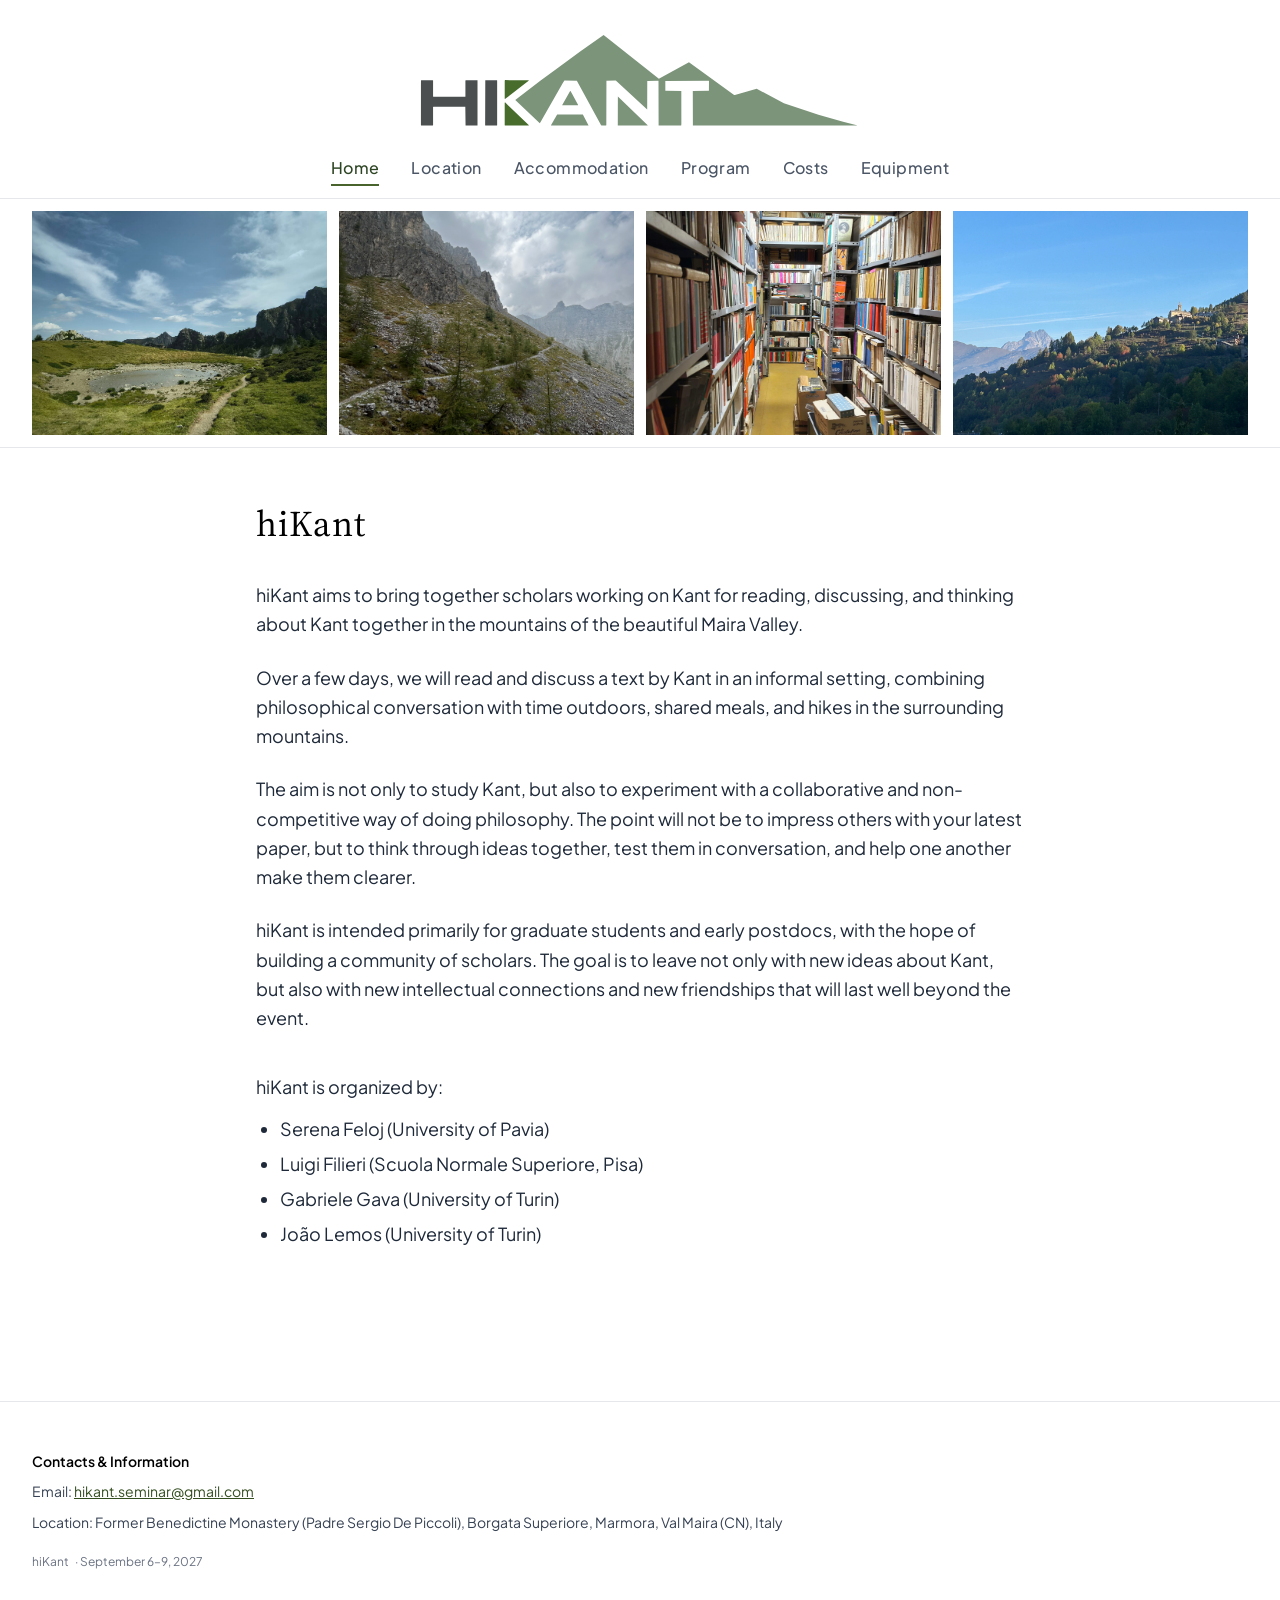
==== docs/index.html @ 538a4928 "Update Hikant website: Accommodation, hiKant branding, organizers, clean layout" ====
<!doctype html>
<html lang="en">
  <head>
    <meta charset="UTF-8" />
    <meta name="viewport" content="width=device-width, initial-scale=1.0" />
    <title>hiKant - Philosophical Retreat in the Alps</title>
    <meta name="description" content="A 4-day collaborative philosophical retreat in Val Maira (Piedmont Alps) dedicated to reading Kant in an informal, communal mountain setting." />
    <meta property="og:title" content="hiKant - Philosophical Retreat in the Alps" />
    <meta property="og:description" content="A 4-day collaborative philosophical retreat in Val Maira (Piedmont Alps) dedicated to reading Kant in an informal, communal mountain setting." />
    <meta property="og:type" content="website" />
    <meta name="twitter:card" content="summary_large_image" />
    <link rel="icon" type="image/svg+xml" href="./HIKANT_vettoriale.svg" />
    <link rel="preconnect" href="https://fonts.googleapis.com">
    <link rel="preconnect" href="https://fonts.gstatic.com" crossorigin>
    <link href="https://fonts.googleapis.com/css2?family=Plus+Jakarta+Sans:ital,wght@0,300..700;1,300..700&family=Source+Serif+4:ital,opsz,wght@0,8..60,300..700;1,8..60,300..700&display=swap" rel="stylesheet">
    <script type="module" crossorigin src="./assets/index-zNwX9JtG.js"></script>
    <link rel="stylesheet" crossorigin href="./assets/index-DLdGaHg_.css">
  </head>
  <body class="bg-white text-gray-900 antialiased selection:bg-[#D7E3D8] selection:text-black">
    <div id="root"></div>
  </body>
</html>
---- docs/assets/index-DLdGaHg_.css ----
/*! tailwindcss v4.3.3 | MIT License | https://tailwindcss.com */
@layer properties{@supports (((-webkit-hyphens:none)) and (not (margin-trim:inline))) or ((-moz-orient:inline) and (not (color:rgb(from red r g b)))){*,:before,:after,::backdrop{--tw-translate-x:0;--tw-translate-y:0;--tw-translate-z:0;--tw-rotate-x:initial;--tw-rotate-y:initial;--tw-rotate-z:initial;--tw-skew-x:initial;--tw-skew-y:initial;--tw-space-y-reverse:0;--tw-space-x-reverse:0;--tw-border-style:solid;--tw-leading:initial;--tw-font-weight:initial;--tw-tracking:initial;--tw-shadow:0 0 #0000;--tw-shadow-color:initial;--tw-shadow-alpha:100%;--tw-inset-shadow:0 0 #0000;--tw-inset-shadow-color:initial;--tw-inset-shadow-alpha:100%;--tw-ring-color:initial;--tw-ring-shadow:0 0 #0000;--tw-inset-ring-color:initial;--tw-inset-ring-shadow:0 0 #0000;--tw-ring-inset:initial;--tw-ring-offset-width:0px;--tw-ring-offset-color:#fff;--tw-ring-offset-shadow:0 0 #0000;--tw-blur:initial;--tw-brightness:initial;--tw-contrast:initial;--tw-grayscale:initial;--tw-hue-rotate:initial;--tw-invert:initial;--tw-opacity:initial;--tw-saturate:initial;--tw-sepia:initial;--tw-drop-shadow:initial;--tw-drop-shadow-color:initial;--tw-drop-shadow-alpha:100%;--tw-drop-shadow-size:initial;--tw-backdrop-blur:initial;--tw-backdrop-brightness:initial;--tw-backdrop-contrast:initial;--tw-backdrop-grayscale:initial;--tw-backdrop-hue-rotate:initial;--tw-backdrop-invert:initial;--tw-backdrop-opacity:initial;--tw-backdrop-saturate:initial;--tw-backdrop-sepia:initial;--tw-duration:initial;--tw-ease:initial;--tw-scale-x:1;--tw-scale-y:1;--tw-scale-z:1}}}@layer theme{:root,:host{--font-sans:-apple-system, BlinkMacSystemFont, "Segoe UI", Roboto, "Helvetica Neue", "Noto Sans", Arial, sans-serif, "Apple Color Emoji", "Segoe UI Emoji", "Segoe UI Symbol", "Noto Color Emoji";--font-serif:ui-serif, Georgia, Cambria, "Times New Roman", Times, serif;--font-mono:ui-monospace, SFMono-Regular, Menlo, Monaco, Consolas, "Liberation Mono", "Courier New", monospace;--color-red-700:oklch(50.5% .213 27.518);--color-gray-50:oklch(98.5% .002 247.839);--color-gray-100:oklch(96.7% .003 264.542);--color-gray-200:oklch(92.8% .006 264.531);--color-gray-300:oklch(87.2% .01 258.338);--color-gray-500:oklch(55.1% .027 264.364);--color-gray-600:oklch(44.6% .03 256.802);--color-gray-700:oklch(37.3% .034 259.733);--color-gray-800:oklch(27.8% .033 256.848);--color-gray-900:oklch(21% .034 264.665);--color-black:#000;--color-white:#fff;--spacing:.25rem;--container-2xl:42rem;--container-3xl:48rem;--container-4xl:56rem;--container-5xl:64rem;--container-7xl:80rem;--text-xs:.75rem;--text-xs--line-height:calc(1 / .75);--text-sm:.875rem;--text-sm--line-height:calc(1.25 / .875);--text-base:1rem;--text-base--line-height:calc(1.5 / 1);--text-lg:1.125rem;--text-lg--line-height:calc(1.75 / 1.125);--text-2xl:1.5rem;--text-2xl--line-height:calc(2 / 1.5);--text-3xl:1.875rem;--text-3xl--line-height:calc(2.25 / 1.875);--text-4xl:2.25rem;--text-4xl--line-height:calc(2.5 / 2.25);--font-weight-normal:400;--font-weight-medium:500;--font-weight-semibold:600;--tracking-tight:-.025em;--tracking-wide:.025em;--tracking-wider:.05em;--leading-relaxed:1.625;--ease-out:cubic-bezier(0, 0, .2, 1);--blur-xs:4px;--default-transition-duration:.15s;--default-transition-timing-function:cubic-bezier(.4, 0, .2, 1);--default-font-family:var(--font-sans);--default-mono-font-family:var(--font-mono)}}@layer base{*,:after,:before,::backdrop{box-sizing:border-box;border:0 solid;margin:0;padding:0}::file-selector-button{box-sizing:border-box;border:0 solid;margin:0;padding:0}html,:host{-webkit-text-size-adjust:100%;tab-size:4;line-height:1.5;font-family:var(--default-font-family,-apple-system, BlinkMacSystemFont, "Segoe UI", Roboto, "Helvetica Neue", "Noto Sans", Arial, sans-serif, "Apple Color Emoji", "Segoe UI Emoji", "Segoe UI Symbol", "Noto Color Emoji");font-feature-settings:var(--default-font-feature-settings,normal);font-variation-settings:var(--default-font-variation-settings,normal);-webkit-tap-highlight-color:transparent}hr{height:0;color:inherit;border-top-width:1px}abbr:where([title]){-webkit-text-decoration:underline dotted;text-decoration:underline dotted}h1,h2,h3,h4,h5,h6{font-size:inherit;font-weight:inherit}a{color:inherit;-webkit-text-decoration:inherit;-webkit-text-decoration:inherit;-webkit-text-decoration:inherit;-webkit-text-decoration:inherit;text-decoration:inherit}b,strong{font-weight:bolder}code,kbd,samp,pre{font-family:var(--default-mono-font-family,ui-monospace, SFMono-Regular, Menlo, Monaco, Consolas, "Liberation Mono", "Courier New", monospace);font-feature-settings:var(--default-mono-font-feature-settings,normal);font-variation-settings:var(--default-mono-font-variation-settings,normal);font-size:1em}small{font-size:80%}sub,sup{vertical-align:baseline;font-size:75%;line-height:0;position:relative}sub{bottom:-.25em}sup{top:-.5em}table{text-indent:0;border-color:inherit;border-collapse:collapse}:-moz-focusring:where(:not(iframe)){outline:auto}progress{vertical-align:baseline}summary{display:list-item}ol,ul,menu{list-style:none}img,svg,video,canvas,audio,iframe,embed,object{vertical-align:middle;display:block}img,video{max-width:100%;height:auto}button,input,select,optgroup,textarea{font:inherit;font-feature-settings:inherit;font-variation-settings:inherit;letter-spacing:inherit;color:inherit;opacity:1;background-color:#0000;border-radius:0}::file-selector-button{font:inherit;font-feature-settings:inherit;font-variation-settings:inherit;letter-spacing:inherit;color:inherit;opacity:1;background-color:#0000;border-radius:0}:where(select:is([multiple],[size])) optgroup{font-weight:bolder}:where(select:is([multiple],[size])) optgroup option{padding-inline-start:20px}::file-selector-button{margin-inline-end:4px}::placeholder{opacity:1}@supports (not ((-webkit-appearance:-apple-pay-button))) or (contain-intrinsic-size:1px){::placeholder{color:currentColor}@supports (color:color-mix(in lab, red, red)){::placeholder{color:color-mix(in oklab, currentcolor 50%, transparent)}}}textarea{resize:vertical}::-webkit-search-decoration{-webkit-appearance:none}::-webkit-date-and-time-value{min-height:1lh;text-align:inherit}::-webkit-datetime-edit{display:inline-flex}::-webkit-datetime-edit-fields-wrapper{padding:0}::-webkit-datetime-edit{padding-block:0}::-webkit-datetime-edit-year-field{padding-block:0}::-webkit-datetime-edit-month-field{padding-block:0}::-webkit-datetime-edit-day-field{padding-block:0}::-webkit-datetime-edit-hour-field{padding-block:0}::-webkit-datetime-edit-minute-field{padding-block:0}::-webkit-datetime-edit-second-field{padding-block:0}::-webkit-datetime-edit-millisecond-field{padding-block:0}::-webkit-datetime-edit-meridiem-field{padding-block:0}::-webkit-calendar-picker-indicator{line-height:1}:-moz-ui-invalid{box-shadow:none}button,input:where([type=button],[type=reset],[type=submit]){appearance:button}::file-selector-button{appearance:button}::-webkit-inner-spin-button{height:auto}::-webkit-outer-spin-button{height:auto}[hidden]:where(:not([hidden=until-found])){display:none!important}:root{--font-sans:"Plus Jakarta Sans", system-ui, -apple-system, BlinkMacSystemFont, "Segoe UI", Roboto, sans-serif;--font-serif:"Source Serif 4", Georgia, Cambria, "Times New Roman", Times, serif;--color-sage:#6e8c73;--color-forest:#466336;--color-charcoal:#333c48;--color-canvas:#fff}html{font-family:var(--font-sans);scroll-behavior:smooth;color:#1a241c;background-color:#fff}.font-serif{font-family:var(--font-serif)}.font-sans{font-family:var(--font-sans)}}@layer components;@layer utilities{.pointer-events-none{pointer-events:none}.visible{visibility:visible}.absolute{position:absolute}.fixed{position:fixed}.relative{position:relative}.static{position:static}.sticky{position:sticky}.inset-0{inset:0}.top-0{top:0}.top-1\/2{top:50%}.right-0{right:0}.right-2{right:calc(var(--spacing) * 2)}.left-0{left:0}.left-2{left:calc(var(--spacing) * 2)}.z-40{z-index:40}.z-50{z-index:50}.container{width:100%}@media (width>=40rem){.container{max-width:40rem}}@media (width>=48rem){.container{max-width:48rem}}@media (width>=64rem){.container{max-width:64rem}}@media (width>=80rem){.container{max-width:80rem}}@media (width>=96rem){.container{max-width:96rem}}.mx-auto{margin-inline:auto}.my-8{margin-block:calc(var(--spacing) * 8)}.mt-1{margin-top:var(--spacing)}.mt-16{margin-top:calc(var(--spacing) * 16)}.block{display:block}.contents{display:contents}.flex{display:flex}.grid{display:grid}.hidden{display:none}.inline-flex{display:inline-flex}.h-4{height:calc(var(--spacing) * 4)}.h-6{height:calc(var(--spacing) * 6)}.h-10{height:calc(var(--spacing) * 10)}.h-24{height:calc(var(--spacing) * 24)}.h-80{height:calc(var(--spacing) * 80)}.h-auto{height:auto}.h-full{height:100%}.max-h-\[75vh\]{max-height:75vh}.max-h-\[90vh\]{max-height:90vh}.min-h-screen{min-height:100vh}.w-4{width:calc(var(--spacing) * 4)}.w-6{width:calc(var(--spacing) * 6)}.w-auto{width:auto}.w-full{width:100%}.max-w-2xl{max-width:var(--container-2xl)}.max-w-3xl{max-width:var(--container-3xl)}.max-w-4xl{max-width:var(--container-4xl)}.max-w-5xl{max-width:var(--container-5xl)}.max-w-7xl{max-width:var(--container-7xl)}.max-w-\[90vw\]{max-width:90vw}.max-w-full{max-width:100%}.flex-1{flex:1}.shrink-0{flex-shrink:0}.-translate-y-1\/2{--tw-translate-y:calc(calc(1 / 2 * 100%) * -1);translate:var(--tw-translate-x) var(--tw-translate-y)}.transform{transform:var(--tw-rotate-x,) var(--tw-rotate-y,) var(--tw-rotate-z,) var(--tw-skew-x,) var(--tw-skew-y,)}.cursor-grab{cursor:grab}.cursor-pointer{cursor:pointer}.cursor-zoom-in{cursor:zoom-in}.list-disc{list-style-type:disc}.grid-cols-4{grid-template-columns:repeat(4,minmax(0,1fr))}.flex-col{flex-direction:column}.flex-wrap{flex-wrap:wrap}.items-baseline{align-items:baseline}.items-center{align-items:center}.justify-between{justify-content:space-between}.justify-center{justify-content:center}.justify-start{justify-content:flex-start}.gap-1{gap:var(--spacing)}.gap-1\.5{gap:calc(var(--spacing) * 1.5)}.gap-8{gap:calc(var(--spacing) * 8)}:where(.space-y-1\.5>:not(:last-child)){--tw-space-y-reverse:0;margin-block-start:calc(calc(var(--spacing) * 1.5) * var(--tw-space-y-reverse));margin-block-end:calc(calc(var(--spacing) * 1.5) * calc(1 - var(--tw-space-y-reverse)))}:where(.space-y-2>:not(:last-child)){--tw-space-y-reverse:0;margin-block-start:calc(calc(var(--spacing) * 2) * var(--tw-space-y-reverse));margin-block-end:calc(calc(var(--spacing) * 2) * calc(1 - var(--tw-space-y-reverse)))}:where(.space-y-3>:not(:last-child)){--tw-space-y-reverse:0;margin-block-start:calc(calc(var(--spacing) * 3) * var(--tw-space-y-reverse));margin-block-end:calc(calc(var(--spacing) * 3) * calc(1 - var(--tw-space-y-reverse)))}:where(.space-y-4>:not(:last-child)){--tw-space-y-reverse:0;margin-block-start:calc(calc(var(--spacing) * 4) * var(--tw-space-y-reverse));margin-block-end:calc(calc(var(--spacing) * 4) * calc(1 - var(--tw-space-y-reverse)))}:where(.space-y-6>:not(:last-child)){--tw-space-y-reverse:0;margin-block-start:calc(calc(var(--spacing) * 6) * var(--tw-space-y-reverse));margin-block-end:calc(calc(var(--spacing) * 6) * calc(1 - var(--tw-space-y-reverse)))}:where(.space-y-8>:not(:last-child)){--tw-space-y-reverse:0;margin-block-start:calc(calc(var(--spacing) * 8) * var(--tw-space-y-reverse));margin-block-end:calc(calc(var(--spacing) * 8) * calc(1 - var(--tw-space-y-reverse)))}:where(.space-x-6>:not(:last-child)){--tw-space-x-reverse:0;margin-inline-start:calc(calc(var(--spacing) * 6) * var(--tw-space-x-reverse));margin-inline-end:calc(calc(var(--spacing) * 6) * calc(1 - var(--tw-space-x-reverse)))}.self-start{align-self:flex-start}.overflow-hidden{overflow:hidden}.overflow-x-auto{overflow-x:auto}.rounded{border-radius:.25rem}.rounded-full{border-radius:2147483647px}.border{border-style:var(--tw-border-style);border-width:1px}.border-y{border-block-style:var(--tw-border-style);border-block-width:1px}.border-t{border-top-style:var(--tw-border-style);border-top-width:1px}.border-b{border-bottom-style:var(--tw-border-style);border-bottom-width:1px}.border-b-2{border-bottom-style:var(--tw-border-style);border-bottom-width:2px}.border-\[\#48632C\]{border-color:#48632c}.border-\[\#446132\]\/30{border-color:oklab(45.7282% -.055698 .0567122/.3)}.border-gray-200{border-color:var(--color-gray-200)}.border-gray-300{border-color:var(--color-gray-300)}.border-transparent{border-color:#0000}.bg-\[\#446132\]\/10{background-color:oklab(45.7282% -.055698 .0567122/.1)}.bg-black\/0{background-color:#0000}@supports (color:color-mix(in lab, red, red)){.bg-black\/0{background-color:color-mix(in oklab, var(--color-black) 0%, transparent)}}.bg-black\/40{background-color:#0006}@supports (color:color-mix(in lab, red, red)){.bg-black\/40{background-color:color-mix(in oklab, var(--color-black) 40%, transparent)}}.bg-black\/50{background-color:#00000080}@supports (color:color-mix(in lab, red, red)){.bg-black\/50{background-color:color-mix(in oklab, var(--color-black) 50%, transparent)}}.bg-black\/60{background-color:#0009}@supports (color:color-mix(in lab, red, red)){.bg-black\/60{background-color:color-mix(in oklab, var(--color-black) 60%, transparent)}}.bg-black\/85{background-color:#000000d9}@supports (color:color-mix(in lab, red, red)){.bg-black\/85{background-color:color-mix(in oklab, var(--color-black) 85%, transparent)}}.bg-gray-50\/80{background-color:#f9fafbcc}@supports (color:color-mix(in lab, red, red)){.bg-gray-50\/80{background-color:color-mix(in oklab, var(--color-gray-50) 80%, transparent)}}.bg-gray-100{background-color:var(--color-gray-100)}.bg-white{background-color:var(--color-white)}.bg-white\/90{background-color:#ffffffe6}@supports (color:color-mix(in lab, red, red)){.bg-white\/90{background-color:color-mix(in oklab, var(--color-white) 90%, transparent)}}.object-contain{object-fit:contain}.object-cover{object-fit:cover}.object-center{object-position:center}.p-1{padding:var(--spacing)}.p-2{padding:calc(var(--spacing) * 2)}.p-4{padding:calc(var(--spacing) * 4)}.px-1{padding-inline:var(--spacing)}.px-4{padding-inline:calc(var(--spacing) * 4)}.py-3{padding-block:calc(var(--spacing) * 3)}.py-6{padding-block:calc(var(--spacing) * 6)}.py-10{padding-block:calc(var(--spacing) * 10)}.pt-2{padding-top:calc(var(--spacing) * 2)}.pt-3{padding-top:calc(var(--spacing) * 3)}.pt-4{padding-top:calc(var(--spacing) * 4)}.pt-8{padding-top:calc(var(--spacing) * 8)}.pb-1{padding-bottom:var(--spacing)}.pb-2{padding-bottom:calc(var(--spacing) * 2)}.pb-3{padding-bottom:calc(var(--spacing) * 3)}.pb-4{padding-bottom:calc(var(--spacing) * 4)}.pl-6{padding-left:calc(var(--spacing) * 6)}.text-center{text-align:center}.font-sans{font-family:var(--font-sans)}.font-serif{font-family:var(--font-serif)}.text-2xl{font-size:var(--text-2xl);line-height:var(--tw-leading,var(--text-2xl--line-height))}.text-3xl{font-size:var(--text-3xl);line-height:var(--tw-leading,var(--text-3xl--line-height))}.text-base{font-size:var(--text-base);line-height:var(--tw-leading,var(--text-base--line-height))}.text-sm{font-size:var(--text-sm);line-height:var(--tw-leading,var(--text-sm--line-height))}.text-xs{font-size:var(--text-xs);line-height:var(--tw-leading,var(--text-xs--line-height))}.leading-relaxed{--tw-leading:var(--leading-relaxed);line-height:var(--leading-relaxed)}.font-medium{--tw-font-weight:var(--font-weight-medium);font-weight:var(--font-weight-medium)}.font-normal{--tw-font-weight:var(--font-weight-normal);font-weight:var(--font-weight-normal)}.font-semibold{--tw-font-weight:var(--font-weight-semibold);font-weight:var(--font-weight-semibold)}.tracking-tight{--tw-tracking:var(--tracking-tight);letter-spacing:var(--tracking-tight)}.tracking-wide{--tw-tracking:var(--tracking-wide);letter-spacing:var(--tracking-wide)}.tracking-wider{--tw-tracking:var(--tracking-wider);letter-spacing:var(--tracking-wider)}.text-\[\#2D4523\]{color:#2d4523}.text-\[\#3E4244\]{color:#3e4244}.text-\[\#344E20\]{color:#344e20}.text-\[\#718C73\]{color:#718c73}.text-\[\#48632C\]{color:#48632c}.text-black{color:var(--color-black)}.text-gray-500{color:var(--color-gray-500)}.text-gray-600{color:var(--color-gray-600)}.text-gray-700{color:var(--color-gray-700)}.text-gray-800{color:var(--color-gray-800)}.text-gray-900{color:var(--color-gray-900)}.text-red-700{color:var(--color-red-700)}.text-white{color:var(--color-white)}.text-white\/70{color:#ffffffb3}@supports (color:color-mix(in lab, red, red)){.text-white\/70{color:color-mix(in oklab, var(--color-white) 70%, transparent)}}.text-white\/80{color:#fffc}@supports (color:color-mix(in lab, red, red)){.text-white\/80{color:color-mix(in oklab, var(--color-white) 80%, transparent)}}.text-white\/90{color:#ffffffe6}@supports (color:color-mix(in lab, red, red)){.text-white\/90{color:color-mix(in oklab, var(--color-white) 90%, transparent)}}.uppercase{text-transform:uppercase}.underline{text-decoration-line:underline}.antialiased{-webkit-font-smoothing:antialiased;-moz-osx-font-smoothing:grayscale}.opacity-0{opacity:0}.opacity-70{opacity:.7}.shadow-2xl{--tw-shadow:0 25px 50px -12px var(--tw-shadow-color,#00000040);box-shadow:var(--tw-inset-shadow), var(--tw-inset-ring-shadow), var(--tw-ring-offset-shadow), var(--tw-ring-shadow), var(--tw-shadow)}.shadow-xs{--tw-shadow:0 1px 2px 0 var(--tw-shadow-color,#0000000d);box-shadow:var(--tw-inset-shadow), var(--tw-inset-ring-shadow), var(--tw-ring-offset-shadow), var(--tw-ring-shadow), var(--tw-shadow)}.filter{filter:var(--tw-blur,) var(--tw-brightness,) var(--tw-contrast,) var(--tw-grayscale,) var(--tw-hue-rotate,) var(--tw-invert,) var(--tw-saturate,) var(--tw-sepia,) var(--tw-drop-shadow,)}.backdrop-blur-xs{--tw-backdrop-blur:blur(var(--blur-xs));-webkit-backdrop-filter:var(--tw-backdrop-blur,) var(--tw-backdrop-brightness,) var(--tw-backdrop-contrast,) var(--tw-backdrop-grayscale,) var(--tw-backdrop-hue-rotate,) var(--tw-backdrop-invert,) var(--tw-backdrop-opacity,) var(--tw-backdrop-saturate,) var(--tw-backdrop-sepia,);backdrop-filter:var(--tw-backdrop-blur,) var(--tw-backdrop-brightness,) var(--tw-backdrop-contrast,) var(--tw-backdrop-grayscale,) var(--tw-backdrop-hue-rotate,) var(--tw-backdrop-invert,) var(--tw-backdrop-opacity,) var(--tw-backdrop-saturate,) var(--tw-backdrop-sepia,)}.transition{transition-property:color,background-color,border-color,outline-color,text-decoration-color,fill,stroke,--tw-gradient-from,--tw-gradient-via,--tw-gradient-to,opacity,box-shadow,transform,translate,scale,rotate,filter,-webkit-backdrop-filter,backdrop-filter,display,content-visibility,overlay,pointer-events;transition-timing-function:var(--tw-ease,var(--default-transition-timing-function));transition-duration:var(--tw-duration,var(--default-transition-duration))}.transition-all{transition-property:all;transition-timing-function:var(--tw-ease,var(--default-transition-timing-function));transition-duration:var(--tw-duration,var(--default-transition-duration))}.transition-colors{transition-property:color,background-color,border-color,outline-color,text-decoration-color,fill,stroke,--tw-gradient-from,--tw-gradient-via,--tw-gradient-to;transition-timing-function:var(--tw-ease,var(--default-transition-timing-function));transition-duration:var(--tw-duration,var(--default-transition-duration))}.transition-opacity{transition-property:opacity;transition-timing-function:var(--tw-ease,var(--default-transition-timing-function));transition-duration:var(--tw-duration,var(--default-transition-duration))}.transition-transform{transition-property:transform,translate,scale,rotate;transition-timing-function:var(--tw-ease,var(--default-transition-timing-function));transition-duration:var(--tw-duration,var(--default-transition-duration))}.duration-75{--tw-duration:75ms;transition-duration:75ms}.duration-200{--tw-duration:.2s;transition-duration:.2s}.duration-300{--tw-duration:.3s;transition-duration:.3s}.ease-out{--tw-ease:var(--ease-out);transition-timing-function:var(--ease-out)}.select-none{-webkit-user-select:none;user-select:none}@media (hover:hover){.group-hover\:scale-110:is(:where(.group):hover *){--tw-scale-x:110%;--tw-scale-y:110%;--tw-scale-z:110%;scale:var(--tw-scale-x) var(--tw-scale-y)}.group-hover\:bg-black\/20:is(:where(.group):hover *){background-color:#0003}@supports (color:color-mix(in lab, red, red)){.group-hover\:bg-black\/20:is(:where(.group):hover *){background-color:color-mix(in oklab, var(--color-black) 20%, transparent)}}.group-hover\:opacity-100:is(:where(.group):hover *){opacity:1}}.selection\:bg-\[\#D7E3D8\] ::selection{background-color:#d7e3d8}.selection\:bg-\[\#D7E3D8\]::selection{background-color:#d7e3d8}.selection\:text-black ::selection{color:var(--color-black)}.selection\:text-black::selection{color:var(--color-black)}@media (hover:hover){.hover\:bg-black\/80:hover{background-color:#000c}@supports (color:color-mix(in lab, red, red)){.hover\:bg-black\/80:hover{background-color:color-mix(in oklab, var(--color-black) 80%, transparent)}}.hover\:bg-white\/10:hover{background-color:#ffffff1a}@supports (color:color-mix(in lab, red, red)){.hover\:bg-white\/10:hover{background-color:color-mix(in oklab, var(--color-white) 10%, transparent)}}.hover\:text-black:hover{color:var(--color-black)}.hover\:text-white:hover{color:var(--color-white)}.hover\:opacity-90:hover{opacity:.9}}.focus\:outline-none:focus{--tw-outline-style:none;outline-style:none}.active\:cursor-grabbing:active{cursor:grabbing}@media (width>=40rem){.sm\:mt-24{margin-top:calc(var(--spacing) * 24)}.sm\:h-36{height:calc(var(--spacing) * 36)}.sm\:h-96{height:calc(var(--spacing) * 96)}.sm\:max-w-2xl{max-width:var(--container-2xl)}.sm\:flex-row{flex-direction:row}.sm\:items-baseline{align-items:baseline}.sm\:justify-between{justify-content:space-between}.sm\:justify-center{justify-content:center}.sm\:justify-start{justify-content:flex-start}.sm\:gap-2{gap:calc(var(--spacing) * 2)}.sm\:gap-12{gap:calc(var(--spacing) * 12)}:where(.sm\:space-x-8>:not(:last-child)){--tw-space-x-reverse:0;margin-inline-start:calc(calc(var(--spacing) * 8) * var(--tw-space-x-reverse));margin-inline-end:calc(calc(var(--spacing) * 8) * calc(1 - var(--tw-space-x-reverse)))}.sm\:self-auto{align-self:auto}.sm\:p-6{padding:calc(var(--spacing) * 6)}.sm\:px-6{padding-inline:calc(var(--spacing) * 6)}.sm\:py-8{padding-block:calc(var(--spacing) * 8)}.sm\:py-12{padding-block:calc(var(--spacing) * 12)}.sm\:py-14{padding-block:calc(var(--spacing) * 14)}.sm\:text-left{text-align:left}.sm\:text-4xl{font-size:var(--text-4xl);line-height:var(--tw-leading,var(--text-4xl--line-height))}.sm\:text-base{font-size:var(--text-base);line-height:var(--tw-leading,var(--text-base--line-height))}.sm\:text-lg{font-size:var(--text-lg);line-height:var(--tw-leading,var(--text-lg--line-height))}}@media (width>=48rem){.md\:h-48{height:calc(var(--spacing) * 48)}.md\:h-\[480px\]{height:480px}.md\:gap-3{gap:calc(var(--spacing) * 3)}}@media (width>=64rem){.lg\:h-56{height:calc(var(--spacing) * 56)}.lg\:px-8{padding-inline:calc(var(--spacing) * 8)}}}:focus-visible{outline-offset:3px;outline:2px solid #466336}@media print{header,nav,footer,.no-print{display:none!important}body{color:#000!important;background:#fff!important}.print-area{width:100%!important;margin:0!important;padding:0!important;display:block!important}}@property --tw-translate-x{syntax:"*";inherits:false;initial-value:0}@property --tw-translate-y{syntax:"*";inherits:false;initial-value:0}@property --tw-translate-z{syntax:"*";inherits:false;initial-value:0}@property --tw-rotate-x{syntax:"*";inherits:false}@property --tw-rotate-y{syntax:"*";inherits:false}@property --tw-rotate-z{syntax:"*";inherits:false}@property --tw-skew-x{syntax:"*";inherits:false}@property --tw-skew-y{syntax:"*";inherits:false}@property --tw-space-y-reverse{syntax:"*";inherits:false;initial-value:0}@property --tw-space-x-reverse{syntax:"*";inherits:false;initial-value:0}@property --tw-border-style{syntax:"*";inherits:false;initial-value:solid}@property --tw-leading{syntax:"*";inherits:false}@property --tw-font-weight{syntax:"*";inherits:false}@property --tw-tracking{syntax:"*";inherits:false}@property --tw-shadow{syntax:"*";inherits:false;initial-value:0 0 #0000}@property --tw-shadow-color{syntax:"*";inherits:false}@property --tw-shadow-alpha{syntax:"<percentage>";inherits:false;initial-value:100%}@property --tw-inset-shadow{syntax:"*";inherits:false;initial-value:0 0 #0000}@property --tw-inset-shadow-color{syntax:"*";inherits:false}@property --tw-inset-shadow-alpha{syntax:"<percentage>";inherits:false;initial-value:100%}@property --tw-ring-color{syntax:"*";inherits:false}@property --tw-ring-shadow{syntax:"*";inherits:false;initial-value:0 0 #0000}@property --tw-inset-ring-color{syntax:"*";inherits:false}@property --tw-inset-ring-shadow{syntax:"*";inherits:false;initial-value:0 0 #0000}@property --tw-ring-inset{syntax:"*";inherits:false}@property --tw-ring-offset-width{syntax:"<length>";inherits:false;initial-value:0}@property --tw-ring-offset-color{syntax:"*";inherits:false;initial-value:#fff}@property --tw-ring-offset-shadow{syntax:"*";inherits:false;initial-value:0 0 #0000}@property --tw-blur{syntax:"*";inherits:false}@property --tw-brightness{syntax:"*";inherits:false}@property --tw-contrast{syntax:"*";inherits:false}@property --tw-grayscale{syntax:"*";inherits:false}@property --tw-hue-rotate{syntax:"*";inherits:false}@property --tw-invert{syntax:"*";inherits:false}@property --tw-opacity{syntax:"*";inherits:false}@property --tw-saturate{syntax:"*";inherits:false}@property --tw-sepia{syntax:"*";inherits:false}@property --tw-drop-shadow{syntax:"*";inherits:false}@property --tw-drop-shadow-color{syntax:"*";inherits:false}@property --tw-drop-shadow-alpha{syntax:"<percentage>";inherits:false;initial-value:100%}@property --tw-drop-shadow-size{syntax:"*";inherits:false}@property --tw-backdrop-blur{syntax:"*";inherits:false}@property --tw-backdrop-brightness{syntax:"*";inherits:false}@property --tw-backdrop-contrast{syntax:"*";inherits:false}@property --tw-backdrop-grayscale{syntax:"*";inherits:false}@property --tw-backdrop-hue-rotate{syntax:"*";inherits:false}@property --tw-backdrop-invert{syntax:"*";inherits:false}@property --tw-backdrop-opacity{syntax:"*";inherits:false}@property --tw-backdrop-saturate{syntax:"*";inherits:false}@property --tw-backdrop-sepia{syntax:"*";inherits:false}@property --tw-duration{syntax:"*";inherits:false}@property --tw-ease{syntax:"*";inherits:false}@property --tw-scale-x{syntax:"*";inherits:false;initial-value:1}@property --tw-scale-y{syntax:"*";inherits:false;initial-value:1}@property --tw-scale-z{syntax:"*";inherits:false;initial-value:1}
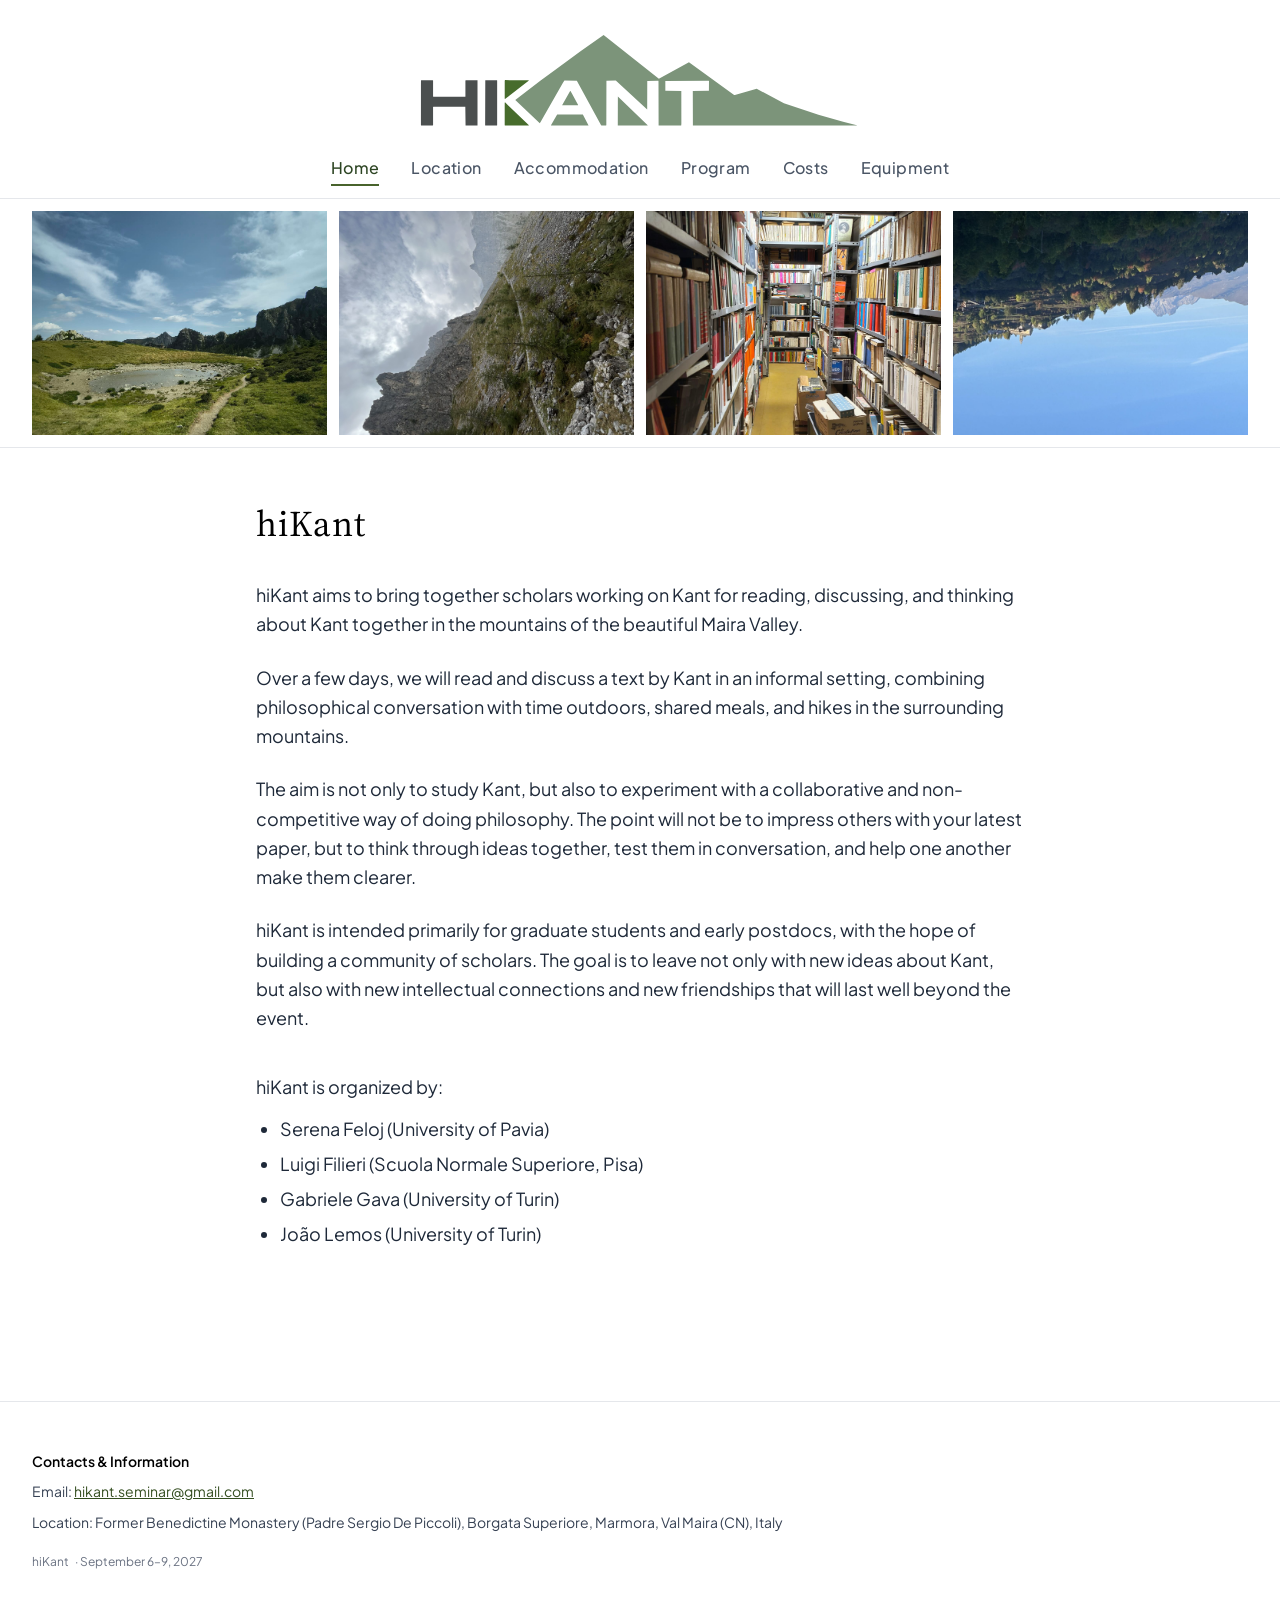
==== commit d5ea8a19: "Optimize all images: reduce file sizes by 85-90% for instant loading and add preloading" ====
--- a/docs/index.html
+++ b/docs/index.html
@@ -13,8 +13,8 @@
     <link rel="preconnect" href="https://fonts.googleapis.com">
     <link rel="preconnect" href="https://fonts.gstatic.com" crossorigin>
     <link href="https://fonts.googleapis.com/css2?family=Plus+Jakarta+Sans:ital,wght@0,300..700;1,300..700&family=Source+Serif+4:ital,opsz,wght@0,8..60,300..700;1,8..60,300..700&display=swap" rel="stylesheet">
-    <script type="module" crossorigin src="./assets/index-zNwX9JtG.js"></script>
-    <link rel="stylesheet" crossorigin href="./assets/index-DLdGaHg_.css">
+    <script type="module" crossorigin src="./assets/index-Dc7P4ARN.js"></script>
+    <link rel="stylesheet" crossorigin href="./assets/index-BZn0VbnH.css">
   </head>
   <body class="bg-white text-gray-900 antialiased selection:bg-[#D7E3D8] selection:text-black">
     <div id="root"></div>
--- a/docs/assets/index-BZn0VbnH.css
+++ b/docs/assets/index-BZn0VbnH.css
@@ -0,0 +1,2 @@
+/*! tailwindcss v4.3.3 | MIT License | https://tailwindcss.com */
+@layer properties{@supports (((-webkit-hyphens:none)) and (not (margin-trim:inline))) or ((-moz-orient:inline) and (not (color:rgb(from red r g b)))){*,:before,:after,::backdrop{--tw-translate-x:0;--tw-translate-y:0;--tw-translate-z:0;--tw-rotate-x:initial;--tw-rotate-y:initial;--tw-rotate-z:initial;--tw-skew-x:initial;--tw-skew-y:initial;--tw-space-y-reverse:0;--tw-space-x-reverse:0;--tw-border-style:solid;--tw-leading:initial;--tw-font-weight:initial;--tw-tracking:initial;--tw-shadow:0 0 #0000;--tw-shadow-color:initial;--tw-shadow-alpha:100%;--tw-inset-shadow:0 0 #0000;--tw-inset-shadow-color:initial;--tw-inset-shadow-alpha:100%;--tw-ring-color:initial;--tw-ring-shadow:0 0 #0000;--tw-inset-ring-color:initial;--tw-inset-ring-shadow:0 0 #0000;--tw-ring-inset:initial;--tw-ring-offset-width:0px;--tw-ring-offset-color:#fff;--tw-ring-offset-shadow:0 0 #0000;--tw-blur:initial;--tw-brightness:initial;--tw-contrast:initial;--tw-grayscale:initial;--tw-hue-rotate:initial;--tw-invert:initial;--tw-opacity:initial;--tw-saturate:initial;--tw-sepia:initial;--tw-drop-shadow:initial;--tw-drop-shadow-color:initial;--tw-drop-shadow-alpha:100%;--tw-drop-shadow-size:initial;--tw-backdrop-blur:initial;--tw-backdrop-brightness:initial;--tw-backdrop-contrast:initial;--tw-backdrop-grayscale:initial;--tw-backdrop-hue-rotate:initial;--tw-backdrop-invert:initial;--tw-backdrop-opacity:initial;--tw-backdrop-saturate:initial;--tw-backdrop-sepia:initial;--tw-duration:initial;--tw-ease:initial;--tw-scale-x:1;--tw-scale-y:1;--tw-scale-z:1}}}@layer theme{:root,:host{--font-sans:-apple-system, BlinkMacSystemFont, "Segoe UI", Roboto, "Helvetica Neue", "Noto Sans", Arial, sans-serif, "Apple Color Emoji", "Segoe UI Emoji", "Segoe UI Symbol", "Noto Color Emoji";--font-serif:ui-serif, Georgia, Cambria, "Times New Roman", Times, serif;--font-mono:ui-monospace, SFMono-Regular, Menlo, Monaco, Consolas, "Liberation Mono", "Courier New", monospace;--color-red-700:oklch(50.5% .213 27.518);--color-gray-50:oklch(98.5% .002 247.839);--color-gray-100:oklch(96.7% .003 264.542);--color-gray-200:oklch(92.8% .006 264.531);--color-gray-300:oklch(87.2% .01 258.338);--color-gray-500:oklch(55.1% .027 264.364);--color-gray-600:oklch(44.6% .03 256.802);--color-gray-700:oklch(37.3% .034 259.733);--color-gray-800:oklch(27.8% .033 256.848);--color-gray-900:oklch(21% .034 264.665);--color-black:#000;--color-white:#fff;--spacing:.25rem;--container-2xl:42rem;--container-3xl:48rem;--container-4xl:56rem;--container-5xl:64rem;--container-7xl:80rem;--text-xs:.75rem;--text-xs--line-height:calc(1 / .75);--text-sm:.875rem;--text-sm--line-height:calc(1.25 / .875);--text-base:1rem;--text-base--line-height:calc(1.5 / 1);--text-lg:1.125rem;--text-lg--line-height:calc(1.75 / 1.125);--text-2xl:1.5rem;--text-2xl--line-height:calc(2 / 1.5);--text-3xl:1.875rem;--text-3xl--line-height:calc(2.25 / 1.875);--text-4xl:2.25rem;--text-4xl--line-height:calc(2.5 / 2.25);--font-weight-normal:400;--font-weight-medium:500;--font-weight-semibold:600;--tracking-tight:-.025em;--tracking-wide:.025em;--tracking-wider:.05em;--leading-relaxed:1.625;--ease-out:cubic-bezier(0, 0, .2, 1);--blur-xs:4px;--default-transition-duration:.15s;--default-transition-timing-function:cubic-bezier(.4, 0, .2, 1);--default-font-family:var(--font-sans);--default-mono-font-family:var(--font-mono)}}@layer base{*,:after,:before,::backdrop{box-sizing:border-box;border:0 solid;margin:0;padding:0}::file-selector-button{box-sizing:border-box;border:0 solid;margin:0;padding:0}html,:host{-webkit-text-size-adjust:100%;tab-size:4;line-height:1.5;font-family:var(--default-font-family,-apple-system, BlinkMacSystemFont, "Segoe UI", Roboto, "Helvetica Neue", "Noto Sans", Arial, sans-serif, "Apple Color Emoji", "Segoe UI Emoji", "Segoe UI Symbol", "Noto Color Emoji");font-feature-settings:var(--default-font-feature-settings,normal);font-variation-settings:var(--default-font-variation-settings,normal);-webkit-tap-highlight-color:transparent}hr{height:0;color:inherit;border-top-width:1px}abbr:where([title]){-webkit-text-decoration:underline dotted;text-decoration:underline dotted}h1,h2,h3,h4,h5,h6{font-size:inherit;font-weight:inherit}a{color:inherit;-webkit-text-decoration:inherit;-webkit-text-decoration:inherit;-webkit-text-decoration:inherit;-webkit-text-decoration:inherit;text-decoration:inherit}b,strong{font-weight:bolder}code,kbd,samp,pre{font-family:var(--default-mono-font-family,ui-monospace, SFMono-Regular, Menlo, Monaco, Consolas, "Liberation Mono", "Courier New", monospace);font-feature-settings:var(--default-mono-font-feature-settings,normal);font-variation-settings:var(--default-mono-font-variation-settings,normal);font-size:1em}small{font-size:80%}sub,sup{vertical-align:baseline;font-size:75%;line-height:0;position:relative}sub{bottom:-.25em}sup{top:-.5em}table{text-indent:0;border-color:inherit;border-collapse:collapse}:-moz-focusring:where(:not(iframe)){outline:auto}progress{vertical-align:baseline}summary{display:list-item}ol,ul,menu{list-style:none}img,svg,video,canvas,audio,iframe,embed,object{vertical-align:middle;display:block}img,video{max-width:100%;height:auto}button,input,select,optgroup,textarea{font:inherit;font-feature-settings:inherit;font-variation-settings:inherit;letter-spacing:inherit;color:inherit;opacity:1;background-color:#0000;border-radius:0}::file-selector-button{font:inherit;font-feature-settings:inherit;font-variation-settings:inherit;letter-spacing:inherit;color:inherit;opacity:1;background-color:#0000;border-radius:0}:where(select:is([multiple],[size])) optgroup{font-weight:bolder}:where(select:is([multiple],[size])) optgroup option{padding-inline-start:20px}::file-selector-button{margin-inline-end:4px}::placeholder{opacity:1}@supports (not ((-webkit-appearance:-apple-pay-button))) or (contain-intrinsic-size:1px){::placeholder{color:currentColor}@supports (color:color-mix(in lab, red, red)){::placeholder{color:color-mix(in oklab, currentcolor 50%, transparent)}}}textarea{resize:vertical}::-webkit-search-decoration{-webkit-appearance:none}::-webkit-date-and-time-value{min-height:1lh;text-align:inherit}::-webkit-datetime-edit{display:inline-flex}::-webkit-datetime-edit-fields-wrapper{padding:0}::-webkit-datetime-edit{padding-block:0}::-webkit-datetime-edit-year-field{padding-block:0}::-webkit-datetime-edit-month-field{padding-block:0}::-webkit-datetime-edit-day-field{padding-block:0}::-webkit-datetime-edit-hour-field{padding-block:0}::-webkit-datetime-edit-minute-field{padding-block:0}::-webkit-datetime-edit-second-field{padding-block:0}::-webkit-datetime-edit-millisecond-field{padding-block:0}::-webkit-datetime-edit-meridiem-field{padding-block:0}::-webkit-calendar-picker-indicator{line-height:1}:-moz-ui-invalid{box-shadow:none}button,input:where([type=button],[type=reset],[type=submit]){appearance:button}::file-selector-button{appearance:button}::-webkit-inner-spin-button{height:auto}::-webkit-outer-spin-button{height:auto}[hidden]:where(:not([hidden=until-found])){display:none!important}:root{--font-sans:"Plus Jakarta Sans", system-ui, -apple-system, BlinkMacSystemFont, "Segoe UI", Roboto, sans-serif;--font-serif:"Source Serif 4", Georgia, Cambria, "Times New Roman", Times, serif;--color-sage:#6e8c73;--color-forest:#466336;--color-charcoal:#333c48;--color-canvas:#fff}html{font-family:var(--font-sans);scroll-behavior:smooth;color:#1a241c;background-color:#fff}.font-serif{font-family:var(--font-serif)}.font-sans{font-family:var(--font-sans)}}@layer components;@layer utilities{.pointer-events-none{pointer-events:none}.visible{visibility:visible}.absolute{position:absolute}.fixed{position:fixed}.relative{position:relative}.static{position:static}.sticky{position:sticky}.inset-0{inset:0}.top-0{top:0}.top-1\/2{top:50%}.right-0{right:0}.right-2{right:calc(var(--spacing) * 2)}.left-0{left:0}.left-2{left:calc(var(--spacing) * 2)}.z-40{z-index:40}.z-50{z-index:50}.container{width:100%}@media (width>=40rem){.container{max-width:40rem}}@media (width>=48rem){.container{max-width:48rem}}@media (width>=64rem){.container{max-width:64rem}}@media (width>=80rem){.container{max-width:80rem}}@media (width>=96rem){.container{max-width:96rem}}.mx-auto{margin-inline:auto}.my-8{margin-block:calc(var(--spacing) * 8)}.mt-1{margin-top:var(--spacing)}.mt-16{margin-top:calc(var(--spacing) * 16)}.block{display:block}.contents{display:contents}.flex{display:flex}.grid{display:grid}.hidden{display:none}.inline{display:inline}.inline-block{display:inline-block}.inline-flex{display:inline-flex}.table{display:table}.h-4{height:calc(var(--spacing) * 4)}.h-6{height:calc(var(--spacing) * 6)}.h-10{height:calc(var(--spacing) * 10)}.h-24{height:calc(var(--spacing) * 24)}.h-80{height:calc(var(--spacing) * 80)}.h-auto{height:auto}.h-full{height:100%}.max-h-\[75vh\]{max-height:75vh}.max-h-\[90vh\]{max-height:90vh}.min-h-screen{min-height:100vh}.w-4{width:calc(var(--spacing) * 4)}.w-6{width:calc(var(--spacing) * 6)}.w-auto{width:auto}.w-full{width:100%}.max-w-2xl{max-width:var(--container-2xl)}.max-w-3xl{max-width:var(--container-3xl)}.max-w-4xl{max-width:var(--container-4xl)}.max-w-5xl{max-width:var(--container-5xl)}.max-w-7xl{max-width:var(--container-7xl)}.max-w-\[90vw\]{max-width:90vw}.max-w-full{max-width:100%}.flex-1{flex:1}.shrink-0{flex-shrink:0}.-translate-y-1\/2{--tw-translate-y:calc(calc(1 / 2 * 100%) * -1);translate:var(--tw-translate-x) var(--tw-translate-y)}.transform{transform:var(--tw-rotate-x,) var(--tw-rotate-y,) var(--tw-rotate-z,) var(--tw-skew-x,) var(--tw-skew-y,)}.cursor-grab{cursor:grab}.cursor-pointer{cursor:pointer}.cursor-zoom-in{cursor:zoom-in}.resize{resize:both}.list-disc{list-style-type:disc}.grid-cols-4{grid-template-columns:repeat(4,minmax(0,1fr))}.flex-col{flex-direction:column}.flex-wrap{flex-wrap:wrap}.items-baseline{align-items:baseline}.items-center{align-items:center}.justify-between{justify-content:space-between}.justify-center{justify-content:center}.justify-start{justify-content:flex-start}.gap-1{gap:var(--spacing)}.gap-1\.5{gap:calc(var(--spacing) * 1.5)}.gap-8{gap:calc(var(--spacing) * 8)}:where(.space-y-1\.5>:not(:last-child)){--tw-space-y-reverse:0;margin-block-start:calc(calc(var(--spacing) * 1.5) * var(--tw-space-y-reverse));margin-block-end:calc(calc(var(--spacing) * 1.5) * calc(1 - var(--tw-space-y-reverse)))}:where(.space-y-2>:not(:last-child)){--tw-space-y-reverse:0;margin-block-start:calc(calc(var(--spacing) * 2) * var(--tw-space-y-reverse));margin-block-end:calc(calc(var(--spacing) * 2) * calc(1 - var(--tw-space-y-reverse)))}:where(.space-y-3>:not(:last-child)){--tw-space-y-reverse:0;margin-block-start:calc(calc(var(--spacing) * 3) * var(--tw-space-y-reverse));margin-block-end:calc(calc(var(--spacing) * 3) * calc(1 - var(--tw-space-y-reverse)))}:where(.space-y-4>:not(:last-child)){--tw-space-y-reverse:0;margin-block-start:calc(calc(var(--spacing) * 4) * var(--tw-space-y-reverse));margin-block-end:calc(calc(var(--spacing) * 4) * calc(1 - var(--tw-space-y-reverse)))}:where(.space-y-6>:not(:last-child)){--tw-space-y-reverse:0;margin-block-start:calc(calc(var(--spacing) * 6) * var(--tw-space-y-reverse));margin-block-end:calc(calc(var(--spacing) * 6) * calc(1 - var(--tw-space-y-reverse)))}:where(.space-y-8>:not(:last-child)){--tw-space-y-reverse:0;margin-block-start:calc(calc(var(--spacing) * 8) * var(--tw-space-y-reverse));margin-block-end:calc(calc(var(--spacing) * 8) * calc(1 - var(--tw-space-y-reverse)))}:where(.space-x-6>:not(:last-child)){--tw-space-x-reverse:0;margin-inline-start:calc(calc(var(--spacing) * 6) * var(--tw-space-x-reverse));margin-inline-end:calc(calc(var(--spacing) * 6) * calc(1 - var(--tw-space-x-reverse)))}.self-start{align-self:flex-start}.overflow-hidden{overflow:hidden}.overflow-x-auto{overflow-x:auto}.rounded{border-radius:.25rem}.rounded-full{border-radius:2147483647px}.border{border-style:var(--tw-border-style);border-width:1px}.border-y{border-block-style:var(--tw-border-style);border-block-width:1px}.border-t{border-top-style:var(--tw-border-style);border-top-width:1px}.border-b{border-bottom-style:var(--tw-border-style);border-bottom-width:1px}.border-b-2{border-bottom-style:var(--tw-border-style);border-bottom-width:2px}.border-\[\#48632C\]{border-color:#48632c}.border-\[\#446132\]\/30{border-color:oklab(45.7282% -.055698 .0567122/.3)}.border-gray-200{border-color:var(--color-gray-200)}.border-gray-300{border-color:var(--color-gray-300)}.border-transparent{border-color:#0000}.bg-\[\#446132\]\/10{background-color:oklab(45.7282% -.055698 .0567122/.1)}.bg-black\/0{background-color:#0000}@supports (color:color-mix(in lab, red, red)){.bg-black\/0{background-color:color-mix(in oklab, var(--color-black) 0%, transparent)}}.bg-black\/40{background-color:#0006}@supports (color:color-mix(in lab, red, red)){.bg-black\/40{background-color:color-mix(in oklab, var(--color-black) 40%, transparent)}}.bg-black\/50{background-color:#00000080}@supports (color:color-mix(in lab, red, red)){.bg-black\/50{background-color:color-mix(in oklab, var(--color-black) 50%, transparent)}}.bg-black\/60{background-color:#0009}@supports (color:color-mix(in lab, red, red)){.bg-black\/60{background-color:color-mix(in oklab, var(--color-black) 60%, transparent)}}.bg-black\/85{background-color:#000000d9}@supports (color:color-mix(in lab, red, red)){.bg-black\/85{background-color:color-mix(in oklab, var(--color-black) 85%, transparent)}}.bg-gray-50\/80{background-color:#f9fafbcc}@supports (color:color-mix(in lab, red, red)){.bg-gray-50\/80{background-color:color-mix(in oklab, var(--color-gray-50) 80%, transparent)}}.bg-gray-100{background-color:var(--color-gray-100)}.bg-white{background-color:var(--color-white)}.bg-white\/90{background-color:#ffffffe6}@supports (color:color-mix(in lab, red, red)){.bg-white\/90{background-color:color-mix(in oklab, var(--color-white) 90%, transparent)}}.object-contain{object-fit:contain}.object-cover{object-fit:cover}.object-center{object-position:center}.p-1{padding:var(--spacing)}.p-2{padding:calc(var(--spacing) * 2)}.p-4{padding:calc(var(--spacing) * 4)}.px-1{padding-inline:var(--spacing)}.px-4{padding-inline:calc(var(--spacing) * 4)}.py-3{padding-block:calc(var(--spacing) * 3)}.py-6{padding-block:calc(var(--spacing) * 6)}.py-10{padding-block:calc(var(--spacing) * 10)}.pt-2{padding-top:calc(var(--spacing) * 2)}.pt-3{padding-top:calc(var(--spacing) * 3)}.pt-4{padding-top:calc(var(--spacing) * 4)}.pt-8{padding-top:calc(var(--spacing) * 8)}.pb-1{padding-bottom:var(--spacing)}.pb-2{padding-bottom:calc(var(--spacing) * 2)}.pb-3{padding-bottom:calc(var(--spacing) * 3)}.pb-4{padding-bottom:calc(var(--spacing) * 4)}.pl-6{padding-left:calc(var(--spacing) * 6)}.text-center{text-align:center}.font-sans{font-family:var(--font-sans)}.font-serif{font-family:var(--font-serif)}.text-2xl{font-size:var(--text-2xl);line-height:var(--tw-leading,var(--text-2xl--line-height))}.text-3xl{font-size:var(--text-3xl);line-height:var(--tw-leading,var(--text-3xl--line-height))}.text-base{font-size:var(--text-base);line-height:var(--tw-leading,var(--text-base--line-height))}.text-sm{font-size:var(--text-sm);line-height:var(--tw-leading,var(--text-sm--line-height))}.text-xs{font-size:var(--text-xs);line-height:var(--tw-leading,var(--text-xs--line-height))}.leading-relaxed{--tw-leading:var(--leading-relaxed);line-height:var(--leading-relaxed)}.font-medium{--tw-font-weight:var(--font-weight-medium);font-weight:var(--font-weight-medium)}.font-normal{--tw-font-weight:var(--font-weight-normal);font-weight:var(--font-weight-normal)}.font-semibold{--tw-font-weight:var(--font-weight-semibold);font-weight:var(--font-weight-semibold)}.tracking-tight{--tw-tracking:var(--tracking-tight);letter-spacing:var(--tracking-tight)}.tracking-wide{--tw-tracking:var(--tracking-wide);letter-spacing:var(--tracking-wide)}.tracking-wider{--tw-tracking:var(--tracking-wider);letter-spacing:var(--tracking-wider)}.text-\[\#2D4523\]{color:#2d4523}.text-\[\#3E4244\]{color:#3e4244}.text-\[\#344E20\]{color:#344e20}.text-\[\#718C73\]{color:#718c73}.text-\[\#48632C\]{color:#48632c}.text-black{color:var(--color-black)}.text-gray-500{color:var(--color-gray-500)}.text-gray-600{color:var(--color-gray-600)}.text-gray-700{color:var(--color-gray-700)}.text-gray-800{color:var(--color-gray-800)}.text-gray-900{color:var(--color-gray-900)}.text-red-700{color:var(--color-red-700)}.text-white{color:var(--color-white)}.text-white\/70{color:#ffffffb3}@supports (color:color-mix(in lab, red, red)){.text-white\/70{color:color-mix(in oklab, var(--color-white) 70%, transparent)}}.text-white\/80{color:#fffc}@supports (color:color-mix(in lab, red, red)){.text-white\/80{color:color-mix(in oklab, var(--color-white) 80%, transparent)}}.text-white\/90{color:#ffffffe6}@supports (color:color-mix(in lab, red, red)){.text-white\/90{color:color-mix(in oklab, var(--color-white) 90%, transparent)}}.lowercase{text-transform:lowercase}.uppercase{text-transform:uppercase}.underline{text-decoration-line:underline}.antialiased{-webkit-font-smoothing:antialiased;-moz-osx-font-smoothing:grayscale}.opacity-0{opacity:0}.opacity-70{opacity:.7}.shadow-2xl{--tw-shadow:0 25px 50px -12px var(--tw-shadow-color,#00000040);box-shadow:var(--tw-inset-shadow), var(--tw-inset-ring-shadow), var(--tw-ring-offset-shadow), var(--tw-ring-shadow), var(--tw-shadow)}.shadow-xs{--tw-shadow:0 1px 2px 0 var(--tw-shadow-color,#0000000d);box-shadow:var(--tw-inset-shadow), var(--tw-inset-ring-shadow), var(--tw-ring-offset-shadow), var(--tw-ring-shadow), var(--tw-shadow)}.blur{--tw-blur:blur(8px);filter:var(--tw-blur,) var(--tw-brightness,) var(--tw-contrast,) var(--tw-grayscale,) var(--tw-hue-rotate,) var(--tw-invert,) var(--tw-saturate,) var(--tw-sepia,) var(--tw-drop-shadow,)}.filter{filter:var(--tw-blur,) var(--tw-brightness,) var(--tw-contrast,) var(--tw-grayscale,) var(--tw-hue-rotate,) var(--tw-invert,) var(--tw-saturate,) var(--tw-sepia,) var(--tw-drop-shadow,)}.filter\!{filter:var(--tw-blur,) var(--tw-brightness,) var(--tw-contrast,) var(--tw-grayscale,) var(--tw-hue-rotate,) var(--tw-invert,) var(--tw-saturate,) var(--tw-sepia,) var(--tw-drop-shadow,)!important}.backdrop-blur-xs{--tw-backdrop-blur:blur(var(--blur-xs));-webkit-backdrop-filter:var(--tw-backdrop-blur,) var(--tw-backdrop-brightness,) var(--tw-backdrop-contrast,) var(--tw-backdrop-grayscale,) var(--tw-backdrop-hue-rotate,) var(--tw-backdrop-invert,) var(--tw-backdrop-opacity,) var(--tw-backdrop-saturate,) var(--tw-backdrop-sepia,);backdrop-filter:var(--tw-backdrop-blur,) var(--tw-backdrop-brightness,) var(--tw-backdrop-contrast,) var(--tw-backdrop-grayscale,) var(--tw-backdrop-hue-rotate,) var(--tw-backdrop-invert,) var(--tw-backdrop-opacity,) var(--tw-backdrop-saturate,) var(--tw-backdrop-sepia,)}.transition{transition-property:color,background-color,border-color,outline-color,text-decoration-color,fill,stroke,--tw-gradient-from,--tw-gradient-via,--tw-gradient-to,opacity,box-shadow,transform,translate,scale,rotate,filter,-webkit-backdrop-filter,backdrop-filter,display,content-visibility,overlay,pointer-events;transition-timing-function:var(--tw-ease,var(--default-transition-timing-function));transition-duration:var(--tw-duration,var(--default-transition-duration))}.transition-all{transition-property:all;transition-timing-function:var(--tw-ease,var(--default-transition-timing-function));transition-duration:var(--tw-duration,var(--default-transition-duration))}.transition-colors{transition-property:color,background-color,border-color,outline-color,text-decoration-color,fill,stroke,--tw-gradient-from,--tw-gradient-via,--tw-gradient-to;transition-timing-function:var(--tw-ease,var(--default-transition-timing-function));transition-duration:var(--tw-duration,var(--default-transition-duration))}.transition-opacity{transition-property:opacity;transition-timing-function:var(--tw-ease,var(--default-transition-timing-function));transition-duration:var(--tw-duration,var(--default-transition-duration))}.transition-transform{transition-property:transform,translate,scale,rotate;transition-timing-function:var(--tw-ease,var(--default-transition-timing-function));transition-duration:var(--tw-duration,var(--default-transition-duration))}.duration-75{--tw-duration:75ms;transition-duration:75ms}.duration-200{--tw-duration:.2s;transition-duration:.2s}.duration-300{--tw-duration:.3s;transition-duration:.3s}.ease-out{--tw-ease:var(--ease-out);transition-timing-function:var(--ease-out)}.select-none{-webkit-user-select:none;user-select:none}@media (hover:hover){.group-hover\:scale-110:is(:where(.group):hover *){--tw-scale-x:110%;--tw-scale-y:110%;--tw-scale-z:110%;scale:var(--tw-scale-x) var(--tw-scale-y)}.group-hover\:bg-black\/20:is(:where(.group):hover *){background-color:#0003}@supports (color:color-mix(in lab, red, red)){.group-hover\:bg-black\/20:is(:where(.group):hover *){background-color:color-mix(in oklab, var(--color-black) 20%, transparent)}}.group-hover\:opacity-100:is(:where(.group):hover *){opacity:1}}.selection\:bg-\[\#D7E3D8\] ::selection{background-color:#d7e3d8}.selection\:bg-\[\#D7E3D8\]::selection{background-color:#d7e3d8}.selection\:text-black ::selection{color:var(--color-black)}.selection\:text-black::selection{color:var(--color-black)}@media (hover:hover){.hover\:bg-black\/80:hover{background-color:#000c}@supports (color:color-mix(in lab, red, red)){.hover\:bg-black\/80:hover{background-color:color-mix(in oklab, var(--color-black) 80%, transparent)}}.hover\:bg-white\/10:hover{background-color:#ffffff1a}@supports (color:color-mix(in lab, red, red)){.hover\:bg-white\/10:hover{background-color:color-mix(in oklab, var(--color-white) 10%, transparent)}}.hover\:text-black:hover{color:var(--color-black)}.hover\:text-white:hover{color:var(--color-white)}.hover\:opacity-90:hover{opacity:.9}}.focus\:outline-none:focus{--tw-outline-style:none;outline-style:none}.active\:cursor-grabbing:active{cursor:grabbing}@media (width>=40rem){.sm\:mt-24{margin-top:calc(var(--spacing) * 24)}.sm\:h-36{height:calc(var(--spacing) * 36)}.sm\:h-96{height:calc(var(--spacing) * 96)}.sm\:max-w-2xl{max-width:var(--container-2xl)}.sm\:flex-row{flex-direction:row}.sm\:items-baseline{align-items:baseline}.sm\:justify-between{justify-content:space-between}.sm\:justify-center{justify-content:center}.sm\:justify-start{justify-content:flex-start}.sm\:gap-2{gap:calc(var(--spacing) * 2)}.sm\:gap-12{gap:calc(var(--spacing) * 12)}:where(.sm\:space-x-8>:not(:last-child)){--tw-space-x-reverse:0;margin-inline-start:calc(calc(var(--spacing) * 8) * var(--tw-space-x-reverse));margin-inline-end:calc(calc(var(--spacing) * 8) * calc(1 - var(--tw-space-x-reverse)))}.sm\:self-auto{align-self:auto}.sm\:p-6{padding:calc(var(--spacing) * 6)}.sm\:px-6{padding-inline:calc(var(--spacing) * 6)}.sm\:py-8{padding-block:calc(var(--spacing) * 8)}.sm\:py-12{padding-block:calc(var(--spacing) * 12)}.sm\:py-14{padding-block:calc(var(--spacing) * 14)}.sm\:text-left{text-align:left}.sm\:text-4xl{font-size:var(--text-4xl);line-height:var(--tw-leading,var(--text-4xl--line-height))}.sm\:text-base{font-size:var(--text-base);line-height:var(--tw-leading,var(--text-base--line-height))}.sm\:text-lg{font-size:var(--text-lg);line-height:var(--tw-leading,var(--text-lg--line-height))}}@media (width>=48rem){.md\:h-48{height:calc(var(--spacing) * 48)}.md\:h-\[480px\]{height:480px}.md\:gap-3{gap:calc(var(--spacing) * 3)}}@media (width>=64rem){.lg\:h-56{height:calc(var(--spacing) * 56)}.lg\:px-8{padding-inline:calc(var(--spacing) * 8)}}}:focus-visible{outline-offset:3px;outline:2px solid #466336}@media print{header,nav,footer,.no-print{display:none!important}body{color:#000!important;background:#fff!important}.print-area{width:100%!important;margin:0!important;padding:0!important;display:block!important}}@property --tw-translate-x{syntax:"*";inherits:false;initial-value:0}@property --tw-translate-y{syntax:"*";inherits:false;initial-value:0}@property --tw-translate-z{syntax:"*";inherits:false;initial-value:0}@property --tw-rotate-x{syntax:"*";inherits:false}@property --tw-rotate-y{syntax:"*";inherits:false}@property --tw-rotate-z{syntax:"*";inherits:false}@property --tw-skew-x{syntax:"*";inherits:false}@property --tw-skew-y{syntax:"*";inherits:false}@property --tw-space-y-reverse{syntax:"*";inherits:false;initial-value:0}@property --tw-space-x-reverse{syntax:"*";inherits:false;initial-value:0}@property --tw-border-style{syntax:"*";inherits:false;initial-value:solid}@property --tw-leading{syntax:"*";inherits:false}@property --tw-font-weight{syntax:"*";inherits:false}@property --tw-tracking{syntax:"*";inherits:false}@property --tw-shadow{syntax:"*";inherits:false;initial-value:0 0 #0000}@property --tw-shadow-color{syntax:"*";inherits:false}@property --tw-shadow-alpha{syntax:"<percentage>";inherits:false;initial-value:100%}@property --tw-inset-shadow{syntax:"*";inherits:false;initial-value:0 0 #0000}@property --tw-inset-shadow-color{syntax:"*";inherits:false}@property --tw-inset-shadow-alpha{syntax:"<percentage>";inherits:false;initial-value:100%}@property --tw-ring-color{syntax:"*";inherits:false}@property --tw-ring-shadow{syntax:"*";inherits:false;initial-value:0 0 #0000}@property --tw-inset-ring-color{syntax:"*";inherits:false}@property --tw-inset-ring-shadow{syntax:"*";inherits:false;initial-value:0 0 #0000}@property --tw-ring-inset{syntax:"*";inherits:false}@property --tw-ring-offset-width{syntax:"<length>";inherits:false;initial-value:0}@property --tw-ring-offset-color{syntax:"*";inherits:false;initial-value:#fff}@property --tw-ring-offset-shadow{syntax:"*";inherits:false;initial-value:0 0 #0000}@property --tw-blur{syntax:"*";inherits:false}@property --tw-brightness{syntax:"*";inherits:false}@property --tw-contrast{syntax:"*";inherits:false}@property --tw-grayscale{syntax:"*";inherits:false}@property --tw-hue-rotate{syntax:"*";inherits:false}@property --tw-invert{syntax:"*";inherits:false}@property --tw-opacity{syntax:"*";inherits:false}@property --tw-saturate{syntax:"*";inherits:false}@property --tw-sepia{syntax:"*";inherits:false}@property --tw-drop-shadow{syntax:"*";inherits:false}@property --tw-drop-shadow-color{syntax:"*";inherits:false}@property --tw-drop-shadow-alpha{syntax:"<percentage>";inherits:false;initial-value:100%}@property --tw-drop-shadow-size{syntax:"*";inherits:false}@property --tw-backdrop-blur{syntax:"*";inherits:false}@property --tw-backdrop-brightness{syntax:"*";inherits:false}@property --tw-backdrop-contrast{syntax:"*";inherits:false}@property --tw-backdrop-grayscale{syntax:"*";inherits:false}@property --tw-backdrop-hue-rotate{syntax:"*";inherits:false}@property --tw-backdrop-invert{syntax:"*";inherits:false}@property --tw-backdrop-opacity{syntax:"*";inherits:false}@property --tw-backdrop-saturate{syntax:"*";inherits:false}@property --tw-backdrop-sepia{syntax:"*";inherits:false}@property --tw-duration{syntax:"*";inherits:false}@property --tw-ease{syntax:"*";inherits:false}@property --tw-scale-x{syntax:"*";inherits:false;initial-value:1}@property --tw-scale-y{syntax:"*";inherits:false;initial-value:1}@property --tw-scale-z{syntax:"*";inherits:false;initial-value:1}
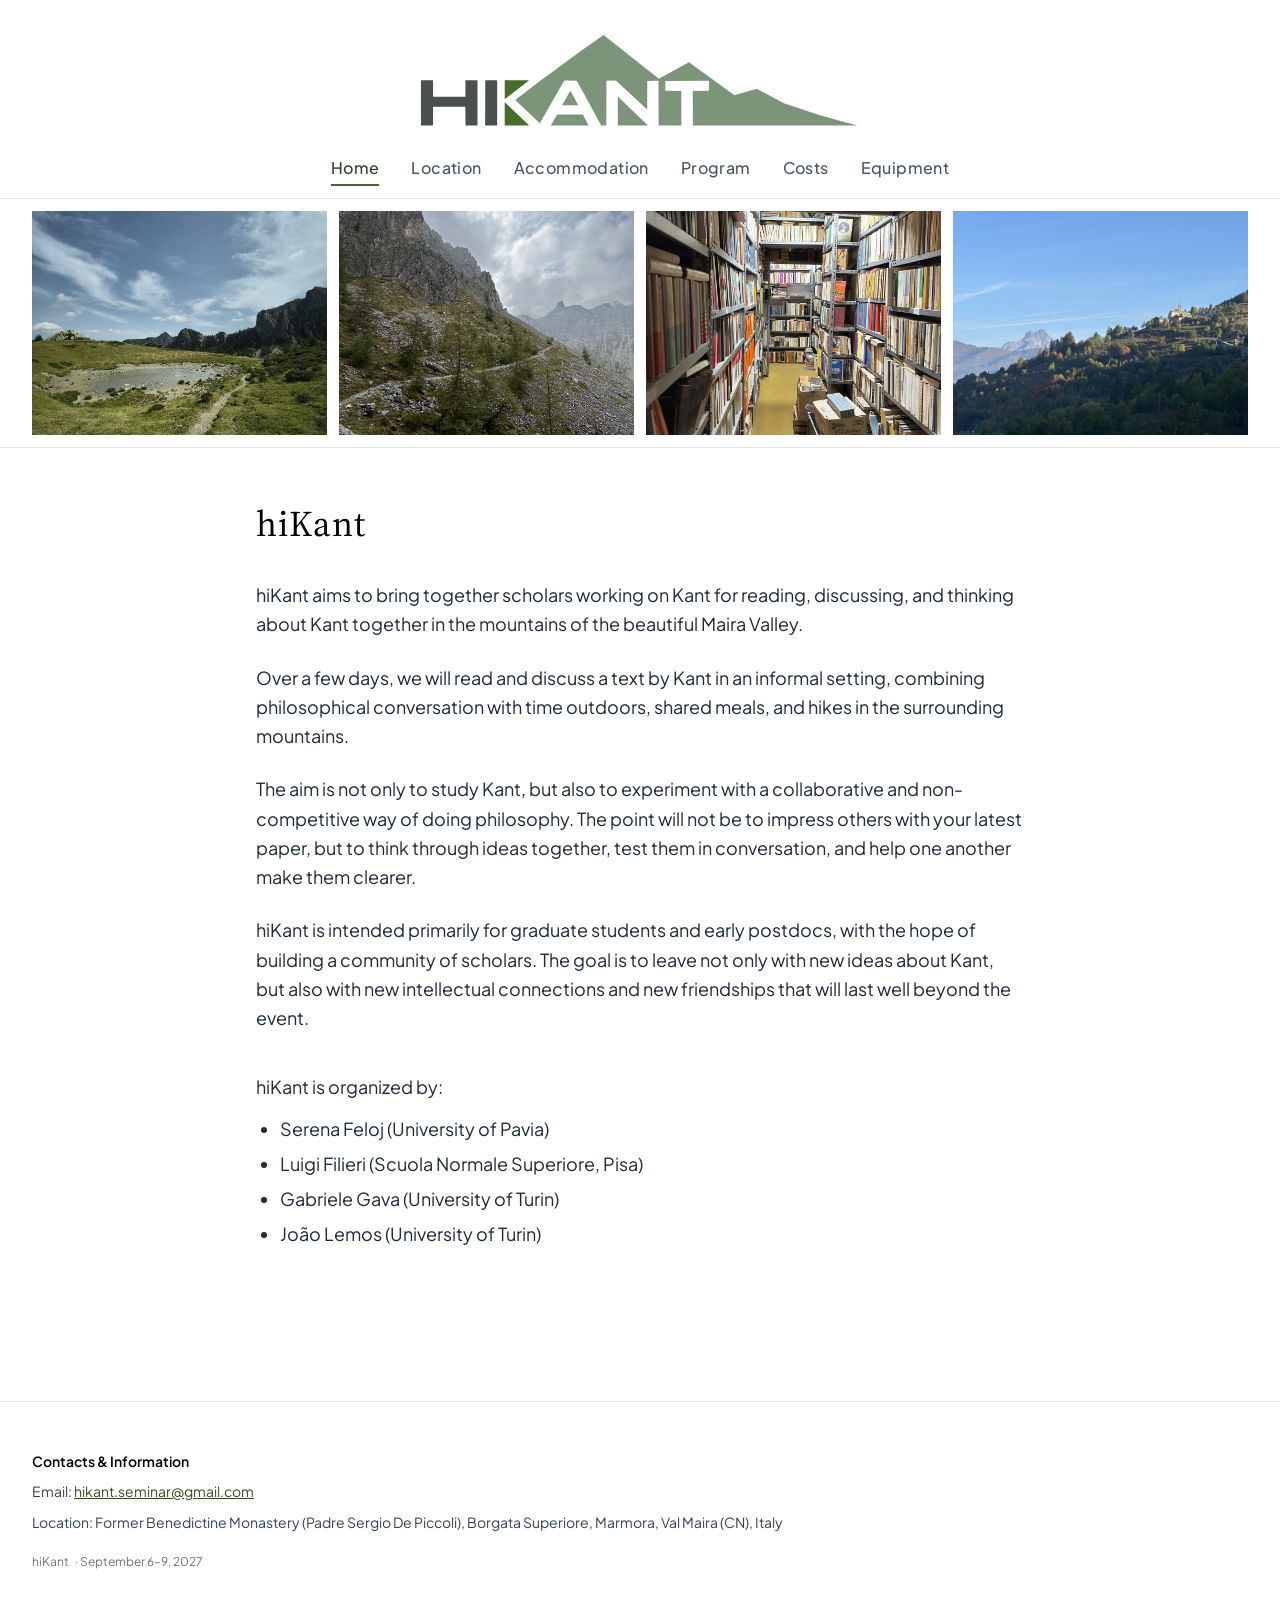
==== commit 4e231e38: "Fix orientation of all photos: correctly rotate to upright position based on EXIF and update cache b" ====
--- a/docs/index.html
+++ b/docs/index.html
@@ -13,7 +13,7 @@
     <link rel="preconnect" href="https://fonts.googleapis.com">
     <link rel="preconnect" href="https://fonts.gstatic.com" crossorigin>
     <link href="https://fonts.googleapis.com/css2?family=Plus+Jakarta+Sans:ital,wght@0,300..700;1,300..700&family=Source+Serif+4:ital,opsz,wght@0,8..60,300..700;1,8..60,300..700&display=swap" rel="stylesheet">
-    <script type="module" crossorigin src="./assets/index-Dc7P4ARN.js"></script>
+    <script type="module" crossorigin src="./assets/index-CtvRiQzb.js"></script>
     <link rel="stylesheet" crossorigin href="./assets/index-BZn0VbnH.css">
   </head>
   <body class="bg-white text-gray-900 antialiased selection:bg-[#D7E3D8] selection:text-black">
